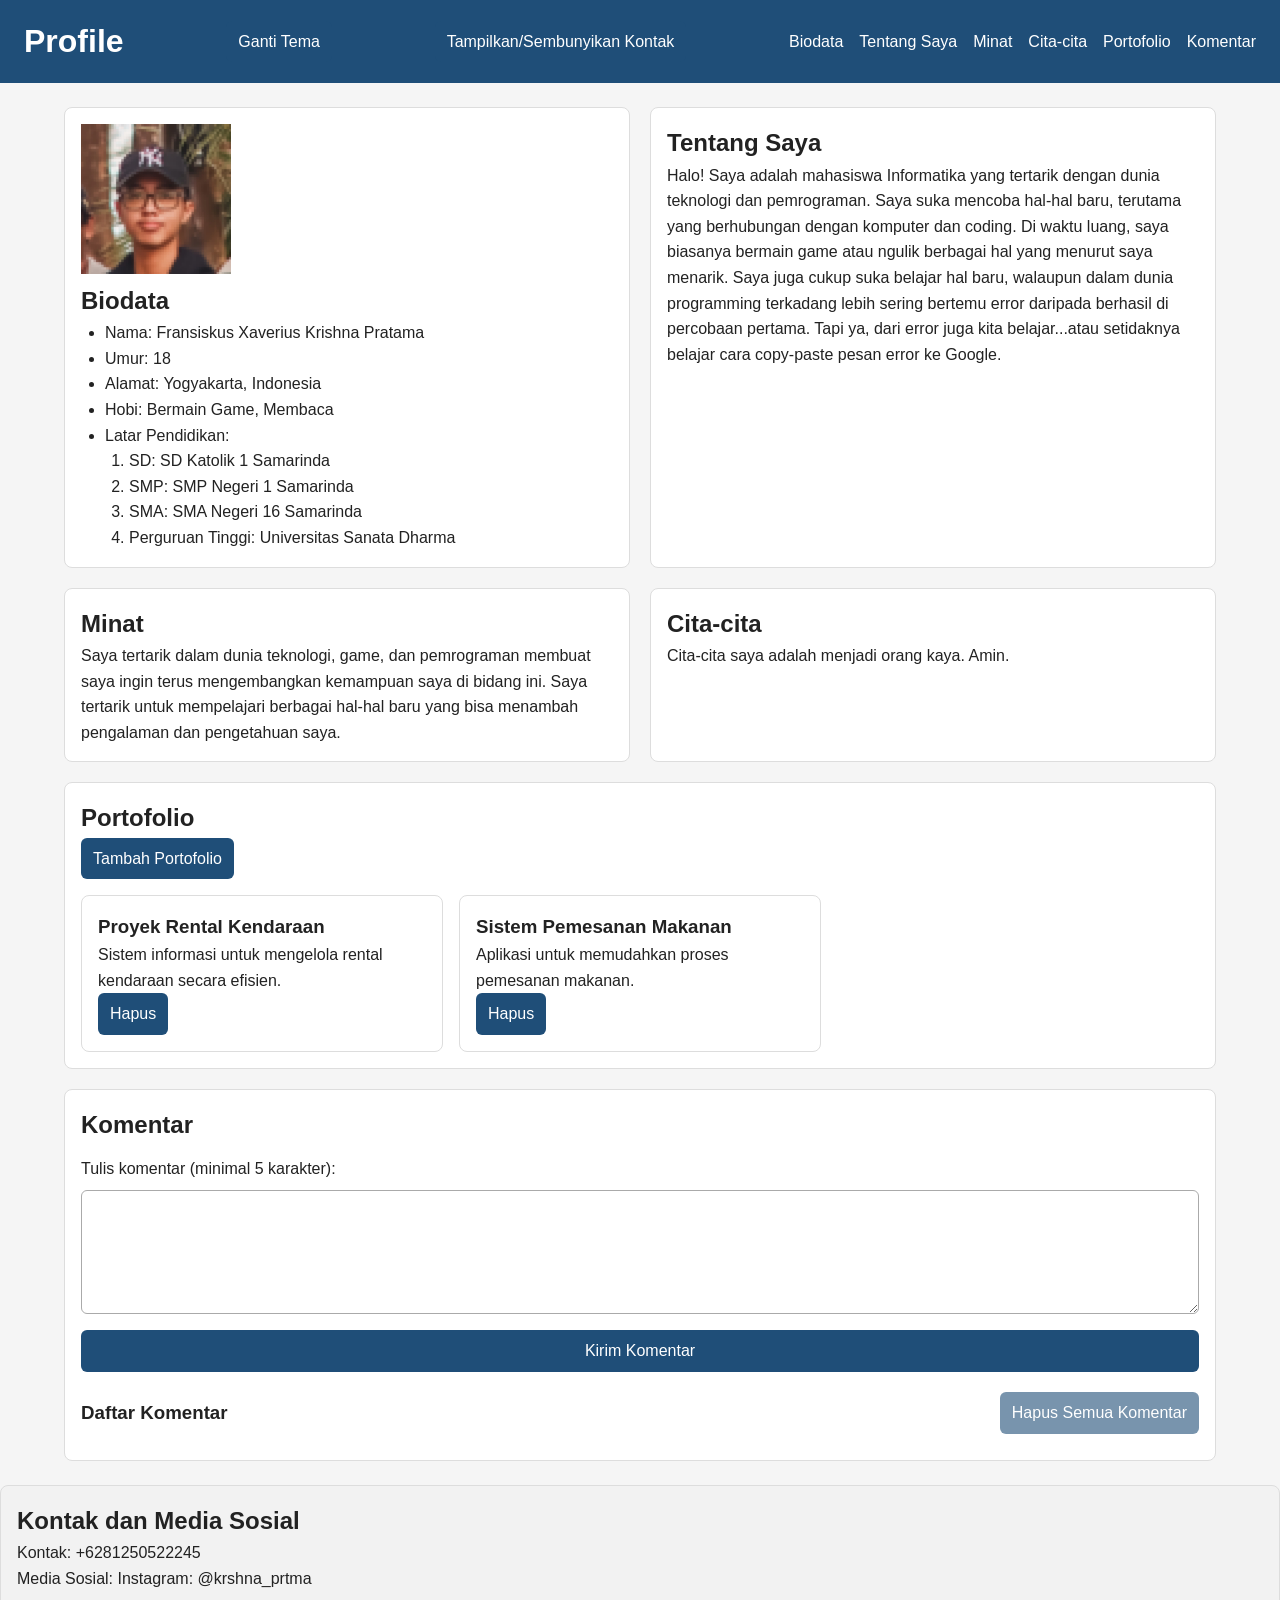
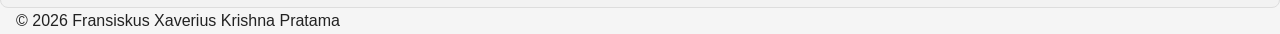
==== index.html @ ed580bc8 "Add files via upload" ====
<!DOCTYPE html>
<html lang="id">
    <head>
        <meta charset="UTF-8">
        <meta name="viewport" content="width=device-width, initial-scale=1.0">
        <link rel="stylesheet" href="styles.css">
        <script src="script.js" defer></script>
        <title>Tugas 1</title>
    </head>
    <body>
    <header>
        <h1>Profile</h1>
        <button id="btn-tema" type="button">Ganti Tema</button>
        <button id="btn-info" type="button" aria-controls="kontak" aria-expanded="true">Tampilkan/Sembunyikan Kontak</button>
        <nav>
            <a href="#biodata">Biodata</a>
            <a href="#tentang">Tentang Saya</a>
            <a href="#minat">Minat</a>
            <a href="#cita-cita">Cita-cita</a>
            <a href="#portofolio">Portofolio</a>
            <a href="#komentar">Komentar</a>
        </nav>
    </header>
    <main>
        <section id="biodata">
            <img src="Foto.jpeg" alt="Foto Profil" width="150" height="150">
        <h2>Biodata</h2>
        <ul>
            <li>Nama: Fransiskus Xaverius Krishna Pratama</li>
            <li>Umur: 18</li>
            <li>Alamat: Yogyakarta, Indonesia</li>
            <li>Hobi: Bermain Game, Membaca</li>
            <li>Latar Pendidikan: 
                <ol>
                    <li>SD: SD Katolik 1 Samarinda</li>
                    <li>SMP: SMP Negeri 1 Samarinda</li>
                    <li>SMA: SMA Negeri 16 Samarinda</li>
                    <li>Perguruan Tinggi: Universitas Sanata Dharma</li>
                </ol>
            </li>
        </ul>
        </section>
        <section id="tentang">
            <h2>Tentang Saya</h2>
            <p>Halo! Saya adalah mahasiswa Informatika yang tertarik dengan dunia teknologi dan pemrograman. 
            Saya suka mencoba hal-hal baru, terutama yang berhubungan dengan komputer dan coding. 
            Di waktu luang, saya biasanya bermain game atau ngulik berbagai hal yang menurut saya menarik. 
            Saya juga cukup suka belajar hal baru, walaupun dalam dunia programming terkadang lebih sering bertemu error daripada berhasil di percobaan pertama. 
            Tapi ya, dari error juga kita belajar...atau setidaknya belajar cara copy-paste pesan error ke Google.</p>
        </section>
        <section id="minat">
            <h2>Minat</h2>
            <p>Saya tertarik dalam dunia teknologi, game, dan pemrograman membuat saya ingin terus mengembangkan kemampuan saya di bidang ini.
            Saya tertarik untuk mempelajari berbagai hal-hal baru yang bisa menambah pengalaman dan pengetahuan saya.</p>
        </section>
        <section id="cita-cita">
            <h2>Cita-cita</h2>
            <p>Cita-cita saya adalah menjadi orang kaya. Amin.</p>
        </section>
        <section id="portofolio">
            <h2>Portofolio</h2>
            <button id="btn-tambah-portofolio" type="button">Tambah Portofolio</button>
            <div class="daftar-portofolio"></div>
        </section>
        <section id="komentar">
            <h2>Komentar</h2>
            <form id="form-komentar" novalidate>
                <label for="input-komentar">Tulis komentar (minimal 5 karakter):</label>
                <textarea id="input-komentar" name="komentar" rows="4" required
                    aria-describedby="pesan-error-komentar"></textarea>
                <p id="pesan-error-komentar" class="pesan-error" aria-live="polite"></p>
                <button type="submit">Kirim Komentar</button>
            </form>
            <div class="aksi-komentar">
                <h3>Daftar Komentar</h3>
                <button id="btn-hapus-semua-komentar" type="button" disabled>Hapus Semua Komentar</button>
            </div>
            <ul id="daftar-komentar" aria-live="polite"></ul>
        </section>
    </main>
    <aside id="kontak">
        <h2>Kontak dan Media Sosial</h2>
        <p>Kontak: +6281250522245</p>
        <p>Media Sosial: Instagram: @krshna_prtma</p>
    </aside>
    <footer>
        <p>&copy; 2026 Fransiskus Xaverius Krishna Pratama</p>
    </footer>
    <button id="back-to-top" type="button" hidden>Kembali ke atas</button>
    </body>
</html>
---- styles.css ----
* {
    margin: 0;
    padding: 0;
    box-sizing: border-box;
}

body {
    background-color: whitesmoke;
    font-family: Arial, sans-serif;
    line-height: 1.6;
    color: #222;
}

header {
    display: flex;
    justify-content: space-between;
    align-items: center;
    flex-wrap: wrap;
    color: white;
    padding: 16px 24px;
    background-color: #1f4e78;
}

header nav {
    display: flex;
    flex-wrap: wrap;
    gap: 12px 16px;
    margin-top: 8px;
}

header nav a {
    color: white;
    text-decoration: none;
}

header nav a:hover,
header nav a:focus {
    text-decoration: underline;
}

html {
    scroll-behavior: smooth;
}

header button,
.daftar-portofolio button,
#btn-tambah-portofolio,
#form-komentar button,
#btn-hapus-semua-komentar,
#daftar-komentar button,
#back-to-top {
    padding: 8px 12px;
    border: 0;
    border-radius: 6px;
    background-color: #1f4e78;
    color: white;
    font: inherit;
    cursor: pointer;
}

header button:hover,
header button:focus,
.daftar-portofolio button:hover,
.daftar-portofolio button:focus,
#btn-tambah-portofolio:hover,
#btn-tambah-portofolio:focus {
    background-color: #163955;
}

#form-komentar button:hover,
#form-komentar button:focus,
#btn-hapus-semua-komentar:hover:not(:disabled),
#btn-hapus-semua-komentar:focus:not(:disabled),
#daftar-komentar button:hover,
#daftar-komentar button:focus,
#back-to-top:hover,
#back-to-top:focus {
    background-color: #163955;
}

#btn-hapus-semua-komentar:disabled {
    cursor: not-allowed;
    opacity: 0.6;
}

#back-to-top {
    position: fixed;
    right: 20px;
    bottom: 20px;
    z-index: 10;
}

#back-to-top[hidden] {
    display: none;
}

.tersembunyi {
    display: none;
}

body.dark-mode {
    background-color: #181818;
    color: #eee;
}

body.dark-mode main > section,
body.dark-mode aside {
    background-color: #262626;
    border-color: #444;
}

body.dark-mode aside {
    background-color: #303030;
}

main {
    display: flex;
    flex-direction: column;
    gap: 20px;
    max-width: 1200px;
    margin: 0 auto;
    padding: 20px 16px;
}

main > section,
aside {
    background-color: white;
    border: 1px solid #ddd;
    border-radius: 8px;
    padding: 16px;
}

#biodata > ul,
#biodata ol {
    padding-left: 24px;
}

.daftar-portofolio {
    display: grid;
    grid-template-columns: 1fr;
    gap: 16px;
    margin-top: 16px;
}

.daftar-portofolio article {
    border: 1px solid #ddd;
    border-radius: 8px;
    padding: 16px;
}

body.dark-mode .daftar-portofolio article {
    border-color: #555;
}

#form-komentar {
    display: grid;
    gap: 8px;
    margin-top: 12px;
}

#input-komentar {
    width: 100%;
    padding: 10px;
    border: 1px solid #aaa;
    border-radius: 6px;
    font: inherit;
}

#input-komentar[aria-invalid="true"] {
    border-color: #b42318;
}

.pesan-error {
    color: #b42318;
}

.aksi-komentar {
    display: flex;
    align-items: center;
    justify-content: space-between;
    flex-wrap: wrap;
    gap: 12px;
    margin: 20px 0 10px;
}

#daftar-komentar {
    display: grid;
    gap: 12px;
    list-style: none;
}

#daftar-komentar li {
    display: flex;
    align-items: flex-start;
    justify-content: space-between;
    gap: 12px;
    padding: 12px;
    border: 1px solid #ddd;
    border-radius: 6px;
    overflow-wrap: anywhere;
}

body.dark-mode #daftar-komentar li {
    border-color: #555;
}

body.dark-mode #input-komentar {
    background-color: #303030;
    border-color: #666;
    color: #eee;
}

@media (prefers-reduced-motion: reduce) {
    html {
        scroll-behavior: auto;
    }
}

aside {
    background-color: #f2f2f2;
    padding: 16px;
    border-radius: 8px;
}

footer {
    padding-left: 16px;
}

@media (min-width: 768px) {
    header nav {
        margin-top: 0;
    }

    main {
        flex-direction: row;
        flex-wrap: wrap;
        align-items: stretch;
    }

    main > section {
        flex: 1 1 calc(50% - 10px);
        min-width: 0;
    }

    #portofolio {
        flex-basis: 100%;
    }

    .daftar-portofolio {
        grid-template-columns: repeat(2, 1fr);
    }
}
@media (min-width: 992px) {
    main {
        padding: 24px;
    }

    .daftar-portofolio {
        grid-template-columns: repeat(3, 1fr);
    }
}
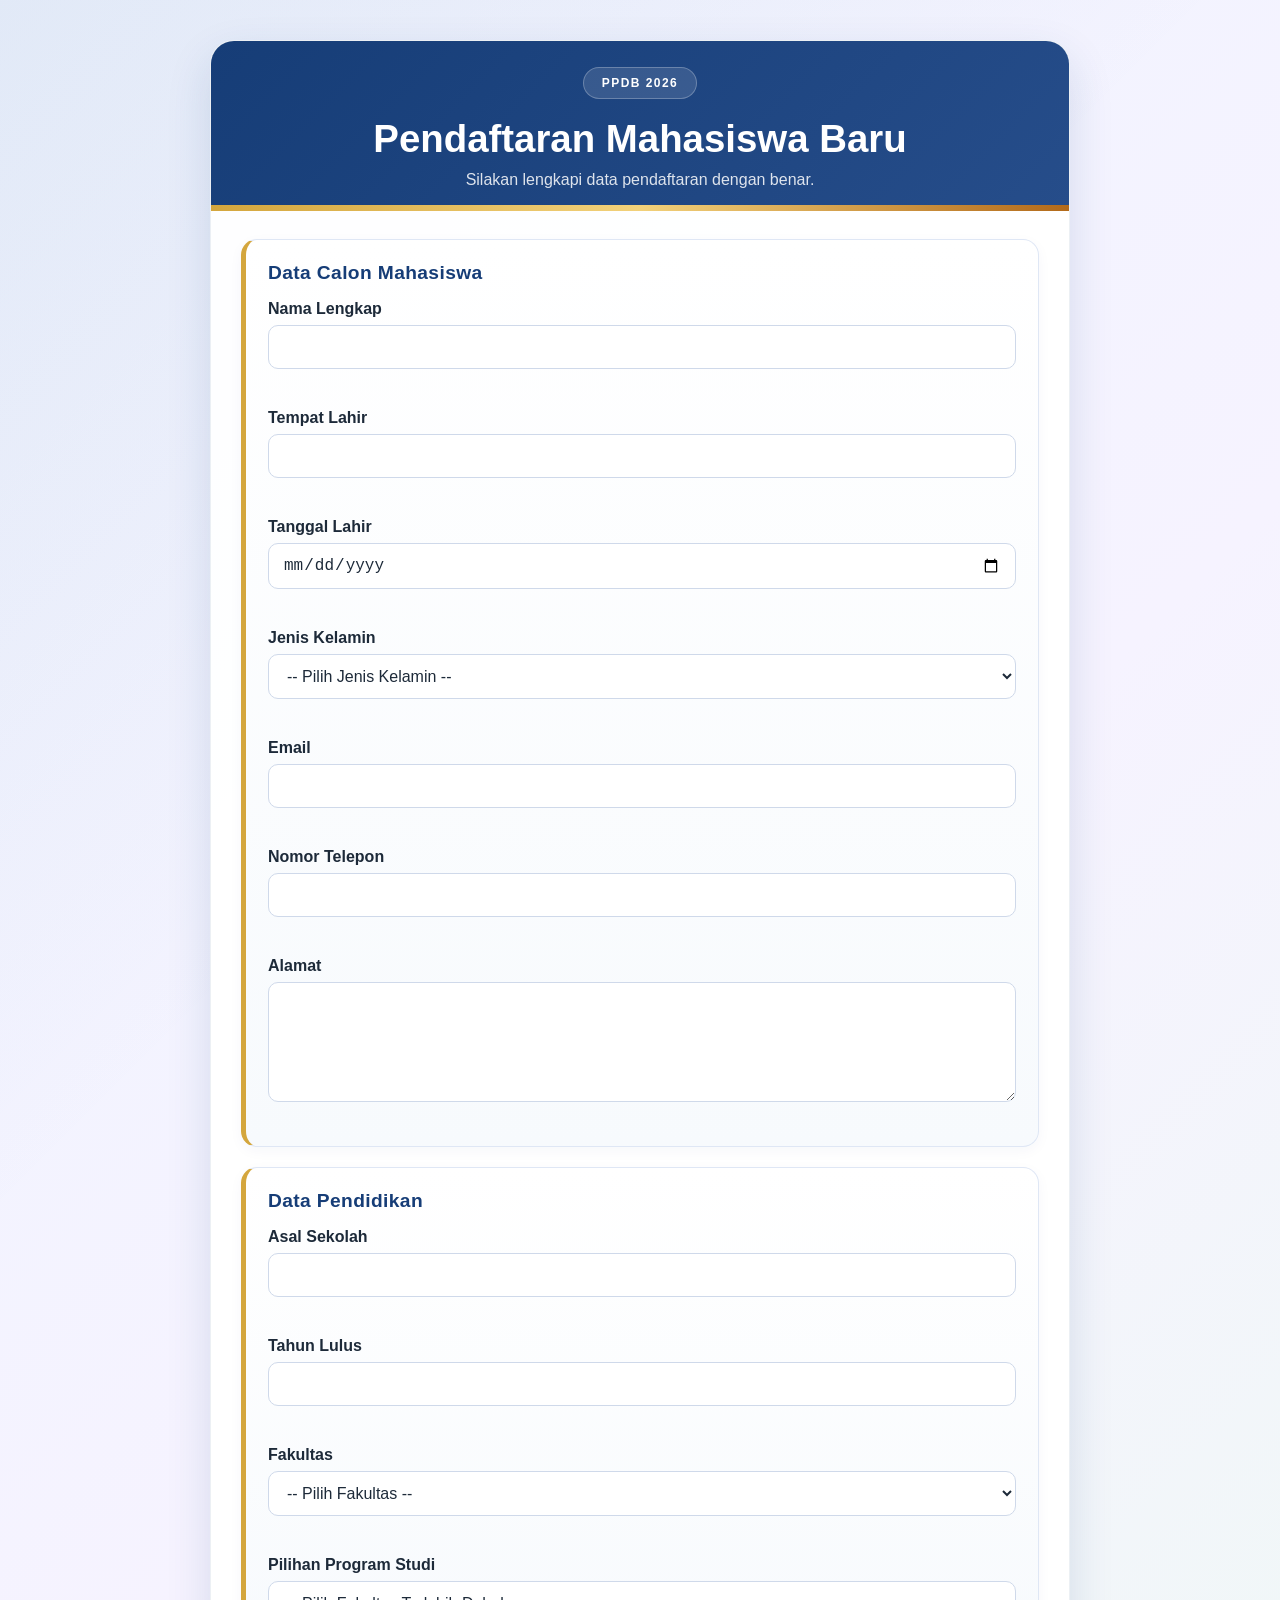
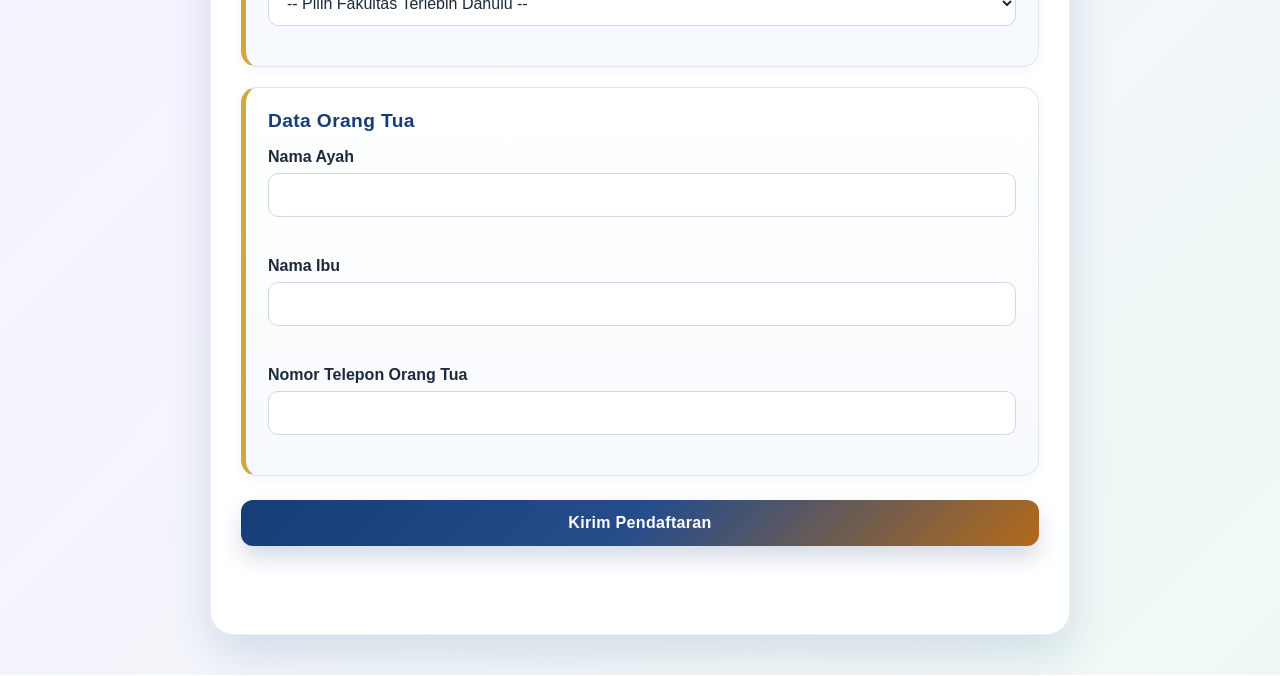
==== commit a8f9894f: "Add files via upload" ====
--- a/index.html
+++ b/index.html
@@ -1,91 +1,121 @@
 <!DOCTYPE html>
 <html lang="id">
-    <head>
-        <meta charset="UTF-8">
-        <meta name="viewport" content="width=device-width, initial-scale=1.0">
-        <link rel="stylesheet" href="styles.css">
-        <script src="script.js" defer></script>
-        <title>Tugas 1</title>
-    </head>
-    <body>
-    <header>
-        <h1>Profile</h1>
-        <button id="btn-tema" type="button">Ganti Tema</button>
-        <button id="btn-info" type="button" aria-controls="kontak" aria-expanded="true">Tampilkan/Sembunyikan Kontak</button>
-        <nav>
-            <a href="#biodata">Biodata</a>
-            <a href="#tentang">Tentang Saya</a>
-            <a href="#minat">Minat</a>
-            <a href="#cita-cita">Cita-cita</a>
-            <a href="#portofolio">Portofolio</a>
-            <a href="#komentar">Komentar</a>
-        </nav>
-    </header>
-    <main>
-        <section id="biodata">
-            <img src="Foto.jpeg" alt="Foto Profil" width="150" height="150">
-        <h2>Biodata</h2>
-        <ul>
-            <li>Nama: Fransiskus Xaverius Krishna Pratama</li>
-            <li>Umur: 18</li>
-            <li>Alamat: Yogyakarta, Indonesia</li>
-            <li>Hobi: Bermain Game, Membaca</li>
-            <li>Latar Pendidikan: 
-                <ol>
-                    <li>SD: SD Katolik 1 Samarinda</li>
-                    <li>SMP: SMP Negeri 1 Samarinda</li>
-                    <li>SMA: SMA Negeri 16 Samarinda</li>
-                    <li>Perguruan Tinggi: Universitas Sanata Dharma</li>
-                </ol>
-            </li>
-        </ul>
+  <head>
+    <meta charset="UTF-8" />
+    <meta name="viewport" content="width=device-width, initial-scale=1.0" />
+    <title>Formulir Pendaftaran Mahasiswa Baru</title>
+    <link rel="stylesheet" href="style.css" />
+  </head>
+  <body>
+    <div class="container">
+      <div class="header-banner">
+        <span class="badge">PPDB 2026</span>
+        <h1>Pendaftaran Mahasiswa Baru</h1>
+        <p>Silakan lengkapi data pendaftaran dengan benar.</p>
+      </div>
+
+      <form id="formDaftar" novalidate>
+        <section class="form-section">
+          <h2>Data Calon Mahasiswa</h2>
+
+          <label for="nama">Nama Lengkap</label>
+          <input type="text" id="nama" name="nama" required minlength="3" />
+          <span class="error" id="errorNama" aria-live="polite"></span>
+
+          <label for="tempatLahir">Tempat Lahir</label>
+          <input type="text" id="tempatLahir" name="tempatLahir" required />
+          <span class="error" id="errorTempat" aria-live="polite"></span>
+
+          <label for="tanggalLahir">Tanggal Lahir</label>
+          <input type="date" id="tanggalLahir" name="tanggalLahir" required />
+          <span class="error" id="errorTanggal" aria-live="polite"></span>
+
+          <label for="jk">Jenis Kelamin</label>
+          <select id="jk" name="jk" required>
+            <option value="">-- Pilih Jenis Kelamin --</option>
+            <option value="Laki-laki">Laki-laki</option>
+            <option value="Perempuan">Perempuan</option>
+          </select>
+          <span class="error" id="errorJk" aria-live="polite"></span>
+
+          <label for="email">Email</label>
+          <input type="email" id="email" name="email" required />
+          <span class="error" id="errorEmail" aria-live="polite"></span>
+
+          <label for="telepon">Nomor Telepon</label>
+          <input
+            type="tel"
+            id="telepon"
+            name="telepon"
+            required
+            pattern="[0-9]{10,13}"
+            title="Nomor telepon harus 10-13 angka"
+          />
+          <span class="error" id="errorTelepon" aria-live="polite"></span>
+
+          <label for="alamat">Alamat</label>
+          <textarea id="alamat" name="alamat" required minlength="10"></textarea>
+          <span class="error" id="errorAlamat" aria-live="polite"></span>
         </section>
-        <section id="tentang">
-            <h2>Tentang Saya</h2>
-            <p>Halo! Saya adalah mahasiswa Informatika yang tertarik dengan dunia teknologi dan pemrograman. 
-            Saya suka mencoba hal-hal baru, terutama yang berhubungan dengan komputer dan coding. 
-            Di waktu luang, saya biasanya bermain game atau ngulik berbagai hal yang menurut saya menarik. 
-            Saya juga cukup suka belajar hal baru, walaupun dalam dunia programming terkadang lebih sering bertemu error daripada berhasil di percobaan pertama. 
-            Tapi ya, dari error juga kita belajar...atau setidaknya belajar cara copy-paste pesan error ke Google.</p>
+
+        <section class="form-section">
+          <h2>Data Pendidikan</h2>
+
+          <label for="sekolah">Asal Sekolah</label>
+          <input type="text" id="sekolah" name="sekolah" required />
+          <span class="error" id="errorSekolah" aria-live="polite"></span>
+
+          <label for="tahun">Tahun Lulus</label>
+          <input type="number" id="tahun" name="tahun" required min="2000" max="2030" />
+          <span class="error" id="errorTahun" aria-live="polite"></span>
+
+          <label for="fakultas">Fakultas</label>
+          <select id="fakultas" name="fakultas" required>
+            <option value="">-- Pilih Fakultas --</option>
+            <option value="Teknik">Fakultas Teknik</option>
+            <option value="Ekonomi">Fakultas Ekonomi dan Bisnis</option>
+            <option value="Farmasi">Fakultas Farmasi</option>
+            <option value="Psikologi">Fakultas Psikologi</option>
+            <option value="Keguruan dan Ilmu Pendidikan">Fakultas Keguruan dan Ilmu Pendidikan</option>
+            <option value="Sastra">Fakultas Sastra</option>
+          </select>
+          <span class="error" id="errorFakultas" aria-live="polite"></span>
+
+          <label for="prodi">Pilihan Program Studi</label>
+          <select id="prodi" name="prodi" required>
+            <option value="">-- Pilih Fakultas Terlebih Dahulu --</option>
+          </select>
+          <span class="error" id="errorProdi" aria-live="polite"></span>
         </section>
-        <section id="minat">
-            <h2>Minat</h2>
-            <p>Saya tertarik dalam dunia teknologi, game, dan pemrograman membuat saya ingin terus mengembangkan kemampuan saya di bidang ini.
-            Saya tertarik untuk mempelajari berbagai hal-hal baru yang bisa menambah pengalaman dan pengetahuan saya.</p>
+
+        <section class="form-section">
+          <h2>Data Orang Tua</h2>
+
+          <label for="ayah">Nama Ayah</label>
+          <input type="text" id="ayah" name="ayah" required />
+          <span class="error" id="errorAyah" aria-live="polite"></span>
+
+          <label for="ibu">Nama Ibu</label>
+          <input type="text" id="ibu" name="ibu" required />
+          <span class="error" id="errorIbu" aria-live="polite"></span>
+
+          <label for="teleponOrtu">Nomor Telepon Orang Tua</label>
+          <input
+            type="tel"
+            id="teleponOrtu"
+            name="teleponOrtu"
+            required
+            pattern="[0-9]{10,13}"
+            title="Nomor telepon harus 10-13 angka"
+          />
+          <span class="error" id="errorTeleponOrtu" aria-live="polite"></span>
         </section>
-        <section id="cita-cita">
-            <h2>Cita-cita</h2>
-            <p>Cita-cita saya adalah menjadi orang kaya. Amin.</p>
-        </section>
-        <section id="portofolio">
-            <h2>Portofolio</h2>
-            <button id="btn-tambah-portofolio" type="button">Tambah Portofolio</button>
-            <div class="daftar-portofolio"></div>
-        </section>
-        <section id="komentar">
-            <h2>Komentar</h2>
-            <form id="form-komentar" novalidate>
-                <label for="input-komentar">Tulis komentar (minimal 5 karakter):</label>
-                <textarea id="input-komentar" name="komentar" rows="4" required
-                    aria-describedby="pesan-error-komentar"></textarea>
-                <p id="pesan-error-komentar" class="pesan-error" aria-live="polite"></p>
-                <button type="submit">Kirim Komentar</button>
-            </form>
-            <div class="aksi-komentar">
-                <h3>Daftar Komentar</h3>
-                <button id="btn-hapus-semua-komentar" type="button" disabled>Hapus Semua Komentar</button>
-            </div>
-            <ul id="daftar-komentar" aria-live="polite"></ul>
-        </section>
-    </main>
-    <aside id="kontak">
-        <h2>Kontak dan Media Sosial</h2>
-        <p>Kontak: +6281250522245</p>
-        <p>Media Sosial: Instagram: @krshna_prtma</p>
-    </aside>
-    <footer>
-        <p>&copy; 2026 Fransiskus Xaverius Krishna Pratama</p>
-    </footer>
-    <button id="back-to-top" type="button" hidden>Kembali ke atas</button>
-    </body>
-</html>+
+        <button type="submit">Kirim Pendaftaran</button>
+        <p id="sukses" aria-live="polite"></p>
+      </form>
+    </div>
+
+    <script src="script.js"></script>
+  </body>
+</html>
--- a/style.css
+++ b/style.css
@@ -0,0 +1,233 @@
+:root {
+  --bg-1: #eef4ff;
+  --bg-2: #f6f3ff;
+  --bg-3: #eef9f4;
+  --card: rgba(255, 255, 255, 0.94);
+  --primary: #163d77;
+  --primary-2: #264d8a;
+  --primary-soft: #e8eefc;
+  --accent: #d4a63d;
+  --accent-2: #b36a1a;
+  --accent-soft: #fff1cf;
+  --success: #1b7a4b;
+  --success-soft: #eaf9f1;
+  --error: #b42318;
+  --error-soft: #fef3f2;
+  --text: #1d2a39;
+  --muted: #53657b;
+  --line: #dfe7f5;
+  --shadow: rgba(22, 61, 119, 0.14);
+}
+
+* {
+  box-sizing: border-box;
+}
+
+body {
+  margin: 0;
+  min-height: 100vh;
+  padding: 40px 20px;
+  font-family: Arial, sans-serif;
+  background:
+    linear-gradient(135deg, rgba(22, 61, 119, 0.06), transparent 35%),
+    linear-gradient(135deg, var(--bg-1), var(--bg-2), var(--bg-3));
+  color: var(--text);
+}
+
+.container {
+  max-width: 860px;
+  margin: 0 auto;
+  background: var(--card);
+  padding: 0;
+  border-radius: 24px;
+  box-shadow: 0 18px 45px var(--shadow);
+  border: 1px solid rgba(22, 61, 119, 0.08);
+  overflow: hidden;
+}
+
+.header-banner {
+  background: linear-gradient(135deg, var(--primary), var(--primary-2));
+  padding: 26px 28px 22px;
+  text-align: center;
+  position: relative;
+}
+
+.header-banner::after {
+  content: "";
+  position: absolute;
+  inset: auto 0 0 0;
+  height: 6px;
+  background: linear-gradient(90deg, var(--accent), #f2d17a, var(--accent-2));
+}
+
+.badge {
+  display: inline-block;
+  padding: 8px 18px;
+  border-radius: 999px;
+  background: rgba(255, 255, 255, 0.12);
+  border: 1px solid rgba(255, 255, 255, 0.25);
+  color: #ffffff;
+  font-size: 0.75rem;
+  font-weight: 700;
+  letter-spacing: 0.12em;
+  text-transform: uppercase;
+}
+
+h1 {
+  margin: 16px 0 8px;
+  color: #ffffff;
+  font-size: clamp(2rem, 3vw, 2.8rem);
+  line-height: 1.25;
+}
+
+.header-banner p {
+  margin: 0;
+  color: rgba(255, 255, 255, 0.85);
+  text-align: center;
+  font-size: 1rem;
+}
+
+form {
+  padding: 26px 24px 30px;
+}
+
+.form-section {
+  margin-top: 20px;
+  padding: 22px 18px 16px;
+  background: linear-gradient(180deg, #ffffff, #f7fafd);
+  border: 1px solid var(--line);
+  border-left: 5px solid var(--accent);
+  border-radius: 16px;
+  box-shadow: 0 4px 14px rgba(22, 61, 119, 0.04);
+}
+
+.form-section:first-of-type {
+  margin-top: 0;
+}
+
+h2 {
+  margin: 0 0 12px;
+  font-size: 1.2rem;
+  color: var(--primary);
+  letter-spacing: 0.02em;
+}
+
+label {
+  display: block;
+  margin: 16px 0 7px;
+  font-weight: 700;
+  color: var(--text);
+}
+
+input,
+select,
+textarea {
+  width: 100%;
+  padding: 12px 14px;
+  border: 1px solid #cfd9ea;
+  border-radius: 10px;
+  background-color: #fff;
+  font-size: 1rem;
+  color: var(--text);
+  transition: border-color 0.2s ease, box-shadow 0.2s ease, transform 0.2s ease;
+}
+
+input:focus,
+select:focus,
+textarea:focus {
+  outline: none;
+  border-color: var(--primary);
+  box-shadow: 0 0 0 4px rgba(22, 61, 119, 0.09);
+  transform: translateY(-1px);
+}
+
+textarea {
+  min-height: 120px;
+  resize: vertical;
+}
+
+input.valid,
+select.valid,
+textarea.valid {
+  border-color: var(--success);
+  background-color: var(--success-soft);
+}
+
+input.invalid,
+select.invalid,
+textarea.invalid {
+  border-color: var(--error);
+  background-color: var(--error-soft);
+}
+
+.error {
+  display: block;
+  min-height: 18px;
+  margin-top: 6px;
+  color: var(--error);
+  font-size: 0.82rem;
+  font-weight: 600;
+}
+
+button {
+  width: 100%;
+  margin-top: 24px;
+  padding: 14px 16px;
+  border: none;
+  border-radius: 12px;
+  background: linear-gradient(135deg, var(--primary), var(--primary-2), var(--accent-2));
+  color: #fff;
+  font-size: 1rem;
+  font-weight: 700;
+  letter-spacing: 0.02em;
+  cursor: pointer;
+  box-shadow: 0 12px 22px rgba(22, 61, 119, 0.18);
+  transition: transform 0.2s ease, box-shadow 0.2s ease, filter 0.2s ease;
+}
+
+button:hover {
+  transform: translateY(-2px);
+  box-shadow: 0 16px 28px rgba(179, 106, 26, 0.2);
+  filter: brightness(1.04);
+}
+
+button:active {
+  transform: translateY(0);
+}
+
+#sukses {
+  min-height: 24px;
+  margin-top: 16px;
+  font-weight: 700;
+  text-align: center;
+  color: var(--success);
+}
+
+@media (min-width: 700px) {
+  form {
+    padding: 28px 30px 32px;
+  }
+
+  .form-section {
+    padding-left: 22px;
+    padding-right: 22px;
+  }
+}
+
+@media (max-width: 480px) {
+  body {
+    padding: 22px 14px;
+  }
+
+  .header-banner {
+    padding: 22px 18px 18px;
+  }
+
+  form {
+    padding: 18px 14px 22px;
+  }
+
+  .form-section {
+    padding: 16px 12px;
+  }
+}
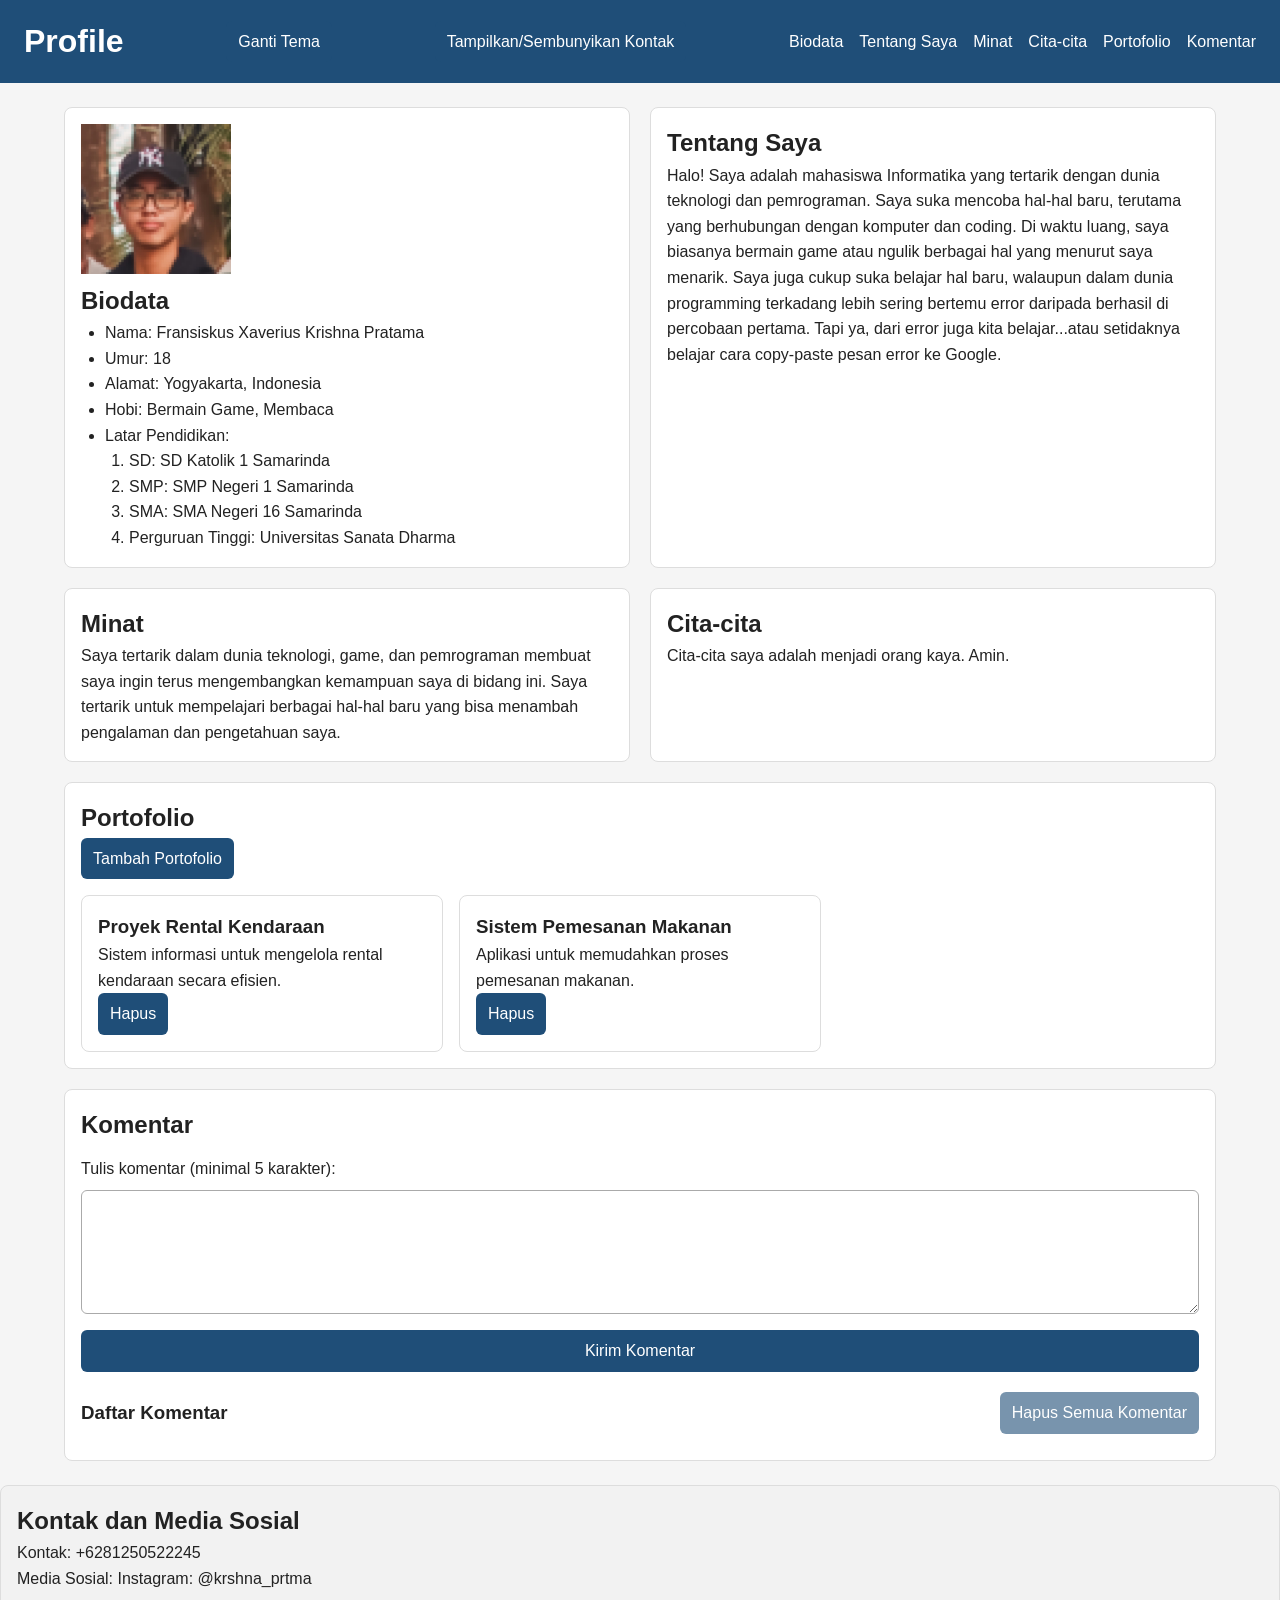
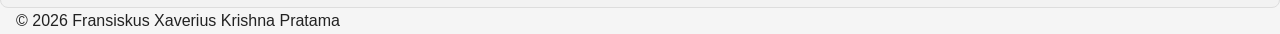
==== commit c223333d: "Add files via upload" ====
--- a/index.html
+++ b/index.html
@@ -1,121 +1,91 @@
 <!DOCTYPE html>
 <html lang="id">
-  <head>
-    <meta charset="UTF-8" />
-    <meta name="viewport" content="width=device-width, initial-scale=1.0" />
-    <title>Formulir Pendaftaran Mahasiswa Baru</title>
-    <link rel="stylesheet" href="style.css" />
-  </head>
-  <body>
-    <div class="container">
-      <div class="header-banner">
-        <span class="badge">PPDB 2026</span>
-        <h1>Pendaftaran Mahasiswa Baru</h1>
-        <p>Silakan lengkapi data pendaftaran dengan benar.</p>
-      </div>
-
-      <form id="formDaftar" novalidate>
-        <section class="form-section">
-          <h2>Data Calon Mahasiswa</h2>
-
-          <label for="nama">Nama Lengkap</label>
-          <input type="text" id="nama" name="nama" required minlength="3" />
-          <span class="error" id="errorNama" aria-live="polite"></span>
-
-          <label for="tempatLahir">Tempat Lahir</label>
-          <input type="text" id="tempatLahir" name="tempatLahir" required />
-          <span class="error" id="errorTempat" aria-live="polite"></span>
-
-          <label for="tanggalLahir">Tanggal Lahir</label>
-          <input type="date" id="tanggalLahir" name="tanggalLahir" required />
-          <span class="error" id="errorTanggal" aria-live="polite"></span>
-
-          <label for="jk">Jenis Kelamin</label>
-          <select id="jk" name="jk" required>
-            <option value="">-- Pilih Jenis Kelamin --</option>
-            <option value="Laki-laki">Laki-laki</option>
-            <option value="Perempuan">Perempuan</option>
-          </select>
-          <span class="error" id="errorJk" aria-live="polite"></span>
-
-          <label for="email">Email</label>
-          <input type="email" id="email" name="email" required />
-          <span class="error" id="errorEmail" aria-live="polite"></span>
-
-          <label for="telepon">Nomor Telepon</label>
-          <input
-            type="tel"
-            id="telepon"
-            name="telepon"
-            required
-            pattern="[0-9]{10,13}"
-            title="Nomor telepon harus 10-13 angka"
-          />
-          <span class="error" id="errorTelepon" aria-live="polite"></span>
-
-          <label for="alamat">Alamat</label>
-          <textarea id="alamat" name="alamat" required minlength="10"></textarea>
-          <span class="error" id="errorAlamat" aria-live="polite"></span>
+    <head>
+        <meta charset="UTF-8">
+        <meta name="viewport" content="width=device-width, initial-scale=1.0">
+        <link rel="stylesheet" href="styles.css">
+        <script src="script.js" defer></script>
+        <title>Tugas 1</title>
+    </head>
+    <body>
+    <header>
+        <h1>Profile</h1>
+        <button id="btn-tema" type="button">Ganti Tema</button>
+        <button id="btn-info" type="button" aria-controls="kontak" aria-expanded="true">Tampilkan/Sembunyikan Kontak</button>
+        <nav>
+            <a href="#biodata">Biodata</a>
+            <a href="#tentang">Tentang Saya</a>
+            <a href="#minat">Minat</a>
+            <a href="#cita-cita">Cita-cita</a>
+            <a href="#portofolio">Portofolio</a>
+            <a href="#komentar">Komentar</a>
+        </nav>
+    </header>
+    <main>
+        <section id="biodata">
+            <img src="Foto.jpeg" alt="Foto Profil" width="150" height="150">
+        <h2>Biodata</h2>
+        <ul>
+            <li>Nama: Fransiskus Xaverius Krishna Pratama</li>
+            <li>Umur: 18</li>
+            <li>Alamat: Yogyakarta, Indonesia</li>
+            <li>Hobi: Bermain Game, Membaca</li>
+            <li>Latar Pendidikan: 
+                <ol>
+                    <li>SD: SD Katolik 1 Samarinda</li>
+                    <li>SMP: SMP Negeri 1 Samarinda</li>
+                    <li>SMA: SMA Negeri 16 Samarinda</li>
+                    <li>Perguruan Tinggi: Universitas Sanata Dharma</li>
+                </ol>
+            </li>
+        </ul>
         </section>
-
-        <section class="form-section">
-          <h2>Data Pendidikan</h2>
-
-          <label for="sekolah">Asal Sekolah</label>
-          <input type="text" id="sekolah" name="sekolah" required />
-          <span class="error" id="errorSekolah" aria-live="polite"></span>
-
-          <label for="tahun">Tahun Lulus</label>
-          <input type="number" id="tahun" name="tahun" required min="2000" max="2030" />
-          <span class="error" id="errorTahun" aria-live="polite"></span>
-
-          <label for="fakultas">Fakultas</label>
-          <select id="fakultas" name="fakultas" required>
-            <option value="">-- Pilih Fakultas --</option>
-            <option value="Teknik">Fakultas Teknik</option>
-            <option value="Ekonomi">Fakultas Ekonomi dan Bisnis</option>
-            <option value="Farmasi">Fakultas Farmasi</option>
-            <option value="Psikologi">Fakultas Psikologi</option>
-            <option value="Keguruan dan Ilmu Pendidikan">Fakultas Keguruan dan Ilmu Pendidikan</option>
-            <option value="Sastra">Fakultas Sastra</option>
-          </select>
-          <span class="error" id="errorFakultas" aria-live="polite"></span>
-
-          <label for="prodi">Pilihan Program Studi</label>
-          <select id="prodi" name="prodi" required>
-            <option value="">-- Pilih Fakultas Terlebih Dahulu --</option>
-          </select>
-          <span class="error" id="errorProdi" aria-live="polite"></span>
+        <section id="tentang">
+            <h2>Tentang Saya</h2>
+            <p>Halo! Saya adalah mahasiswa Informatika yang tertarik dengan dunia teknologi dan pemrograman. 
+            Saya suka mencoba hal-hal baru, terutama yang berhubungan dengan komputer dan coding. 
+            Di waktu luang, saya biasanya bermain game atau ngulik berbagai hal yang menurut saya menarik. 
+            Saya juga cukup suka belajar hal baru, walaupun dalam dunia programming terkadang lebih sering bertemu error daripada berhasil di percobaan pertama. 
+            Tapi ya, dari error juga kita belajar...atau setidaknya belajar cara copy-paste pesan error ke Google.</p>
         </section>
-
-        <section class="form-section">
-          <h2>Data Orang Tua</h2>
-
-          <label for="ayah">Nama Ayah</label>
-          <input type="text" id="ayah" name="ayah" required />
-          <span class="error" id="errorAyah" aria-live="polite"></span>
-
-          <label for="ibu">Nama Ibu</label>
-          <input type="text" id="ibu" name="ibu" required />
-          <span class="error" id="errorIbu" aria-live="polite"></span>
-
-          <label for="teleponOrtu">Nomor Telepon Orang Tua</label>
-          <input
-            type="tel"
-            id="teleponOrtu"
-            name="teleponOrtu"
-            required
-            pattern="[0-9]{10,13}"
-            title="Nomor telepon harus 10-13 angka"
-          />
-          <span class="error" id="errorTeleponOrtu" aria-live="polite"></span>
+        <section id="minat">
+            <h2>Minat</h2>
+            <p>Saya tertarik dalam dunia teknologi, game, dan pemrograman membuat saya ingin terus mengembangkan kemampuan saya di bidang ini.
+            Saya tertarik untuk mempelajari berbagai hal-hal baru yang bisa menambah pengalaman dan pengetahuan saya.</p>
         </section>
-
-        <button type="submit">Kirim Pendaftaran</button>
-        <p id="sukses" aria-live="polite"></p>
-      </form>
-    </div>
-
-    <script src="script.js"></script>
-  </body>
-</html>
+        <section id="cita-cita">
+            <h2>Cita-cita</h2>
+            <p>Cita-cita saya adalah menjadi orang kaya. Amin.</p>
+        </section>
+        <section id="portofolio">
+            <h2>Portofolio</h2>
+            <button id="btn-tambah-portofolio" type="button">Tambah Portofolio</button>
+            <div class="daftar-portofolio"></div>
+        </section>
+        <section id="komentar">
+            <h2>Komentar</h2>
+            <form id="form-komentar" novalidate>
+                <label for="input-komentar">Tulis komentar (minimal 5 karakter):</label>
+                <textarea id="input-komentar" name="komentar" rows="4" required
+                    aria-describedby="pesan-error-komentar"></textarea>
+                <p id="pesan-error-komentar" class="pesan-error" aria-live="polite"></p>
+                <button type="submit">Kirim Komentar</button>
+            </form>
+            <div class="aksi-komentar">
+                <h3>Daftar Komentar</h3>
+                <button id="btn-hapus-semua-komentar" type="button" disabled>Hapus Semua Komentar</button>
+            </div>
+            <ul id="daftar-komentar" aria-live="polite"></ul>
+        </section>
+    </main>
+    <aside id="kontak">
+        <h2>Kontak dan Media Sosial</h2>
+        <p>Kontak: +6281250522245</p>
+        <p>Media Sosial: Instagram: @krshna_prtma</p>
+    </aside>
+    <footer>
+        <p>&copy; 2026 Fransiskus Xaverius Krishna Pratama</p>
+    </footer>
+    <button id="back-to-top" type="button" hidden>Kembali ke atas</button>
+    </body>
+</html>
--- a/styles.css
+++ b/styles.css
@@ -0,0 +1,261 @@
+* {
+    margin: 0;
+    padding: 0;
+    box-sizing: border-box;
+}
+
+body {
+    background-color: whitesmoke;
+    font-family: Arial, sans-serif;
+    line-height: 1.6;
+    color: #222;
+}
+
+header {
+    display: flex;
+    justify-content: space-between;
+    align-items: center;
+    flex-wrap: wrap;
+    color: white;
+    padding: 16px 24px;
+    background-color: #1f4e78;
+}
+
+header nav {
+    display: flex;
+    flex-wrap: wrap;
+    gap: 12px 16px;
+    margin-top: 8px;
+}
+
+header nav a {
+    color: white;
+    text-decoration: none;
+}
+
+header nav a:hover,
+header nav a:focus {
+    text-decoration: underline;
+}
+
+html {
+    scroll-behavior: smooth;
+}
+
+header button,
+.daftar-portofolio button,
+#btn-tambah-portofolio,
+#form-komentar button,
+#btn-hapus-semua-komentar,
+#daftar-komentar button,
+#back-to-top {
+    padding: 8px 12px;
+    border: 0;
+    border-radius: 6px;
+    background-color: #1f4e78;
+    color: white;
+    font: inherit;
+    cursor: pointer;
+}
+
+header button:hover,
+header button:focus,
+.daftar-portofolio button:hover,
+.daftar-portofolio button:focus,
+#btn-tambah-portofolio:hover,
+#btn-tambah-portofolio:focus {
+    background-color: #163955;
+}
+
+#form-komentar button:hover,
+#form-komentar button:focus,
+#btn-hapus-semua-komentar:hover:not(:disabled),
+#btn-hapus-semua-komentar:focus:not(:disabled),
+#daftar-komentar button:hover,
+#daftar-komentar button:focus,
+#back-to-top:hover,
+#back-to-top:focus {
+    background-color: #163955;
+}
+
+#btn-hapus-semua-komentar:disabled {
+    cursor: not-allowed;
+    opacity: 0.6;
+}
+
+#back-to-top {
+    position: fixed;
+    right: 20px;
+    bottom: 20px;
+    z-index: 10;
+}
+
+#back-to-top[hidden] {
+    display: none;
+}
+
+.tersembunyi {
+    display: none;
+}
+
+body.dark-mode {
+    background-color: #181818;
+    color: #eee;
+}
+
+body.dark-mode main > section,
+body.dark-mode aside {
+    background-color: #262626;
+    border-color: #444;
+}
+
+body.dark-mode aside {
+    background-color: #303030;
+}
+
+main {
+    display: flex;
+    flex-direction: column;
+    gap: 20px;
+    max-width: 1200px;
+    margin: 0 auto;
+    padding: 20px 16px;
+}
+
+main > section,
+aside {
+    background-color: white;
+    border: 1px solid #ddd;
+    border-radius: 8px;
+    padding: 16px;
+}
+
+#biodata > ul,
+#biodata ol {
+    padding-left: 24px;
+}
+
+.daftar-portofolio {
+    display: grid;
+    grid-template-columns: 1fr;
+    gap: 16px;
+    margin-top: 16px;
+}
+
+.daftar-portofolio article {
+    border: 1px solid #ddd;
+    border-radius: 8px;
+    padding: 16px;
+}
+
+body.dark-mode .daftar-portofolio article {
+    border-color: #555;
+}
+
+#form-komentar {
+    display: grid;
+    gap: 8px;
+    margin-top: 12px;
+}
+
+#input-komentar {
+    width: 100%;
+    padding: 10px;
+    border: 1px solid #aaa;
+    border-radius: 6px;
+    font: inherit;
+}
+
+#input-komentar[aria-invalid="true"] {
+    border-color: #b42318;
+}
+
+.pesan-error {
+    color: #b42318;
+}
+
+.aksi-komentar {
+    display: flex;
+    align-items: center;
+    justify-content: space-between;
+    flex-wrap: wrap;
+    gap: 12px;
+    margin: 20px 0 10px;
+}
+
+#daftar-komentar {
+    display: grid;
+    gap: 12px;
+    list-style: none;
+}
+
+#daftar-komentar li {
+    display: flex;
+    align-items: flex-start;
+    justify-content: space-between;
+    gap: 12px;
+    padding: 12px;
+    border: 1px solid #ddd;
+    border-radius: 6px;
+    overflow-wrap: anywhere;
+}
+
+body.dark-mode #daftar-komentar li {
+    border-color: #555;
+}
+
+body.dark-mode #input-komentar {
+    background-color: #303030;
+    border-color: #666;
+    color: #eee;
+}
+
+@media (prefers-reduced-motion: reduce) {
+    html {
+        scroll-behavior: auto;
+    }
+}
+
+aside {
+    background-color: #f2f2f2;
+    padding: 16px;
+    border-radius: 8px;
+}
+
+footer {
+    padding-left: 16px;
+}
+
+@media (min-width: 768px) {
+    header nav {
+        margin-top: 0;
+    }
+
+    main {
+        flex-direction: row;
+        flex-wrap: wrap;
+        align-items: stretch;
+    }
+
+    main > section {
+        flex: 1 1 calc(50% - 10px);
+        min-width: 0;
+    }
+
+    #portofolio {
+        flex-basis: 100%;
+    }
+
+    .daftar-portofolio {
+        grid-template-columns: repeat(2, 1fr);
+    }
+}
+@media (min-width: 992px) {
+    main {
+        padding: 24px;
+    }
+
+    .daftar-portofolio {
+        grid-template-columns: repeat(3, 1fr);
+    }
+}
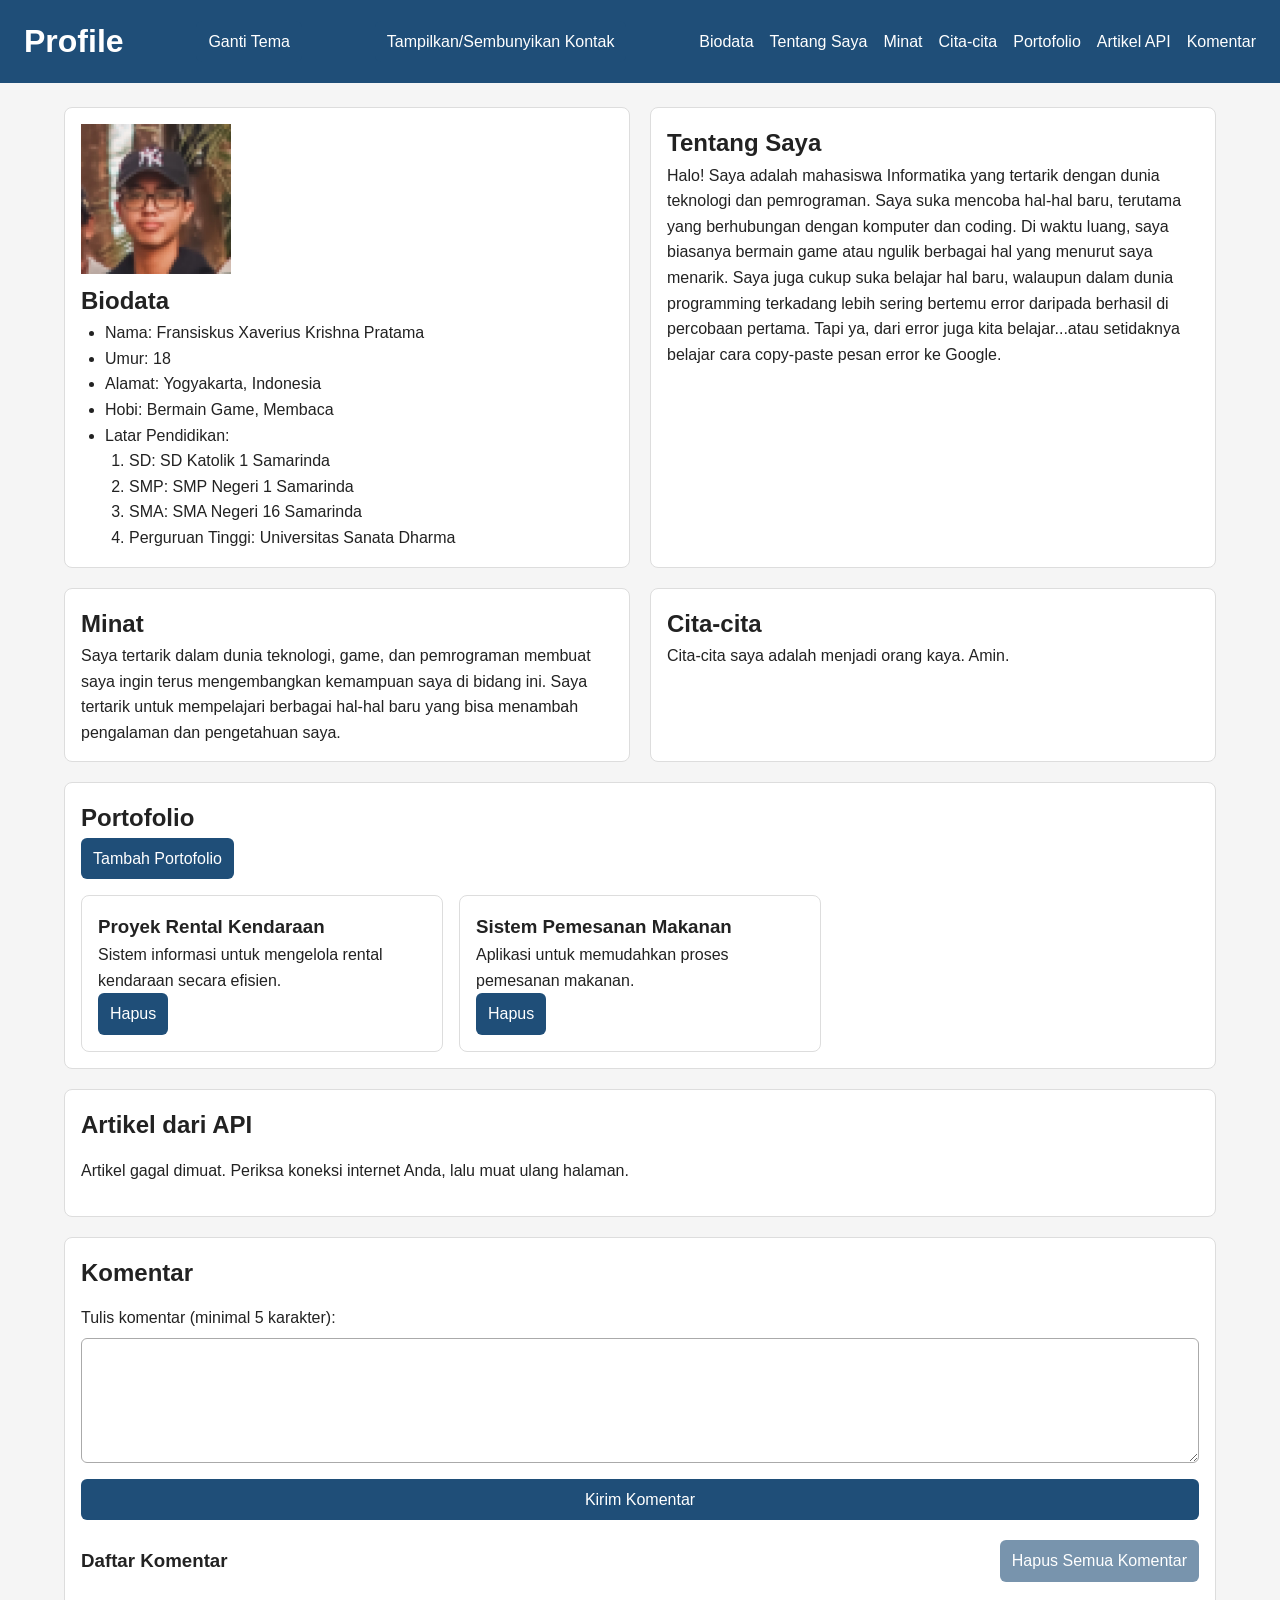
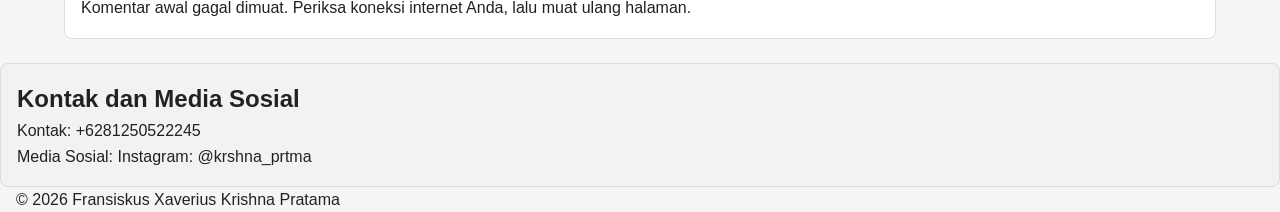
==== commit d879df9b: "Add files via upload" ====
--- a/index.html
+++ b/index.html
@@ -18,6 +18,7 @@
             <a href="#minat">Minat</a>
             <a href="#cita-cita">Cita-cita</a>
             <a href="#portofolio">Portofolio</a>
+            <a href="#artikel-api">Artikel API</a>
             <a href="#komentar">Komentar</a>
         </nav>
     </header>
@@ -62,6 +63,14 @@
             <button id="btn-tambah-portofolio" type="button">Tambah Portofolio</button>
             <div class="daftar-portofolio"></div>
         </section>
+        <section id="artikel-api">
+            <h2>Artikel dari API</h2>
+            <p id="status-artikel-api" class="status-api" role="status" aria-live="polite">
+                <span class="spinner" aria-hidden="true"></span>
+                <span>Memuat artikel...</span>
+            </p>
+            <div class="daftar-artikel"></div>
+        </section>
         <section id="komentar">
             <h2>Komentar</h2>
             <form id="form-komentar" novalidate>
@@ -75,6 +84,10 @@
                 <h3>Daftar Komentar</h3>
                 <button id="btn-hapus-semua-komentar" type="button" disabled>Hapus Semua Komentar</button>
             </div>
+            <p id="status-komentar-api" class="status-api" role="status" aria-live="polite">
+                <span class="spinner" aria-hidden="true"></span>
+                <span>Memuat komentar awal...</span>
+            </p>
             <ul id="daftar-komentar" aria-live="polite"></ul>
         </section>
     </main>
--- a/styles.css
+++ b/styles.css
@@ -148,8 +148,66 @@
     padding: 16px;
 }
 
+.daftar-artikel {
+    display: grid;
+    grid-template-columns: 1fr;
+    gap: 16px;
+    margin-top: 16px;
+}
+
+.daftar-artikel article {
+    border: 1px solid #ddd;
+    border-radius: 8px;
+    padding: 16px;
+    overflow-wrap: anywhere;
+}
+
+.daftar-artikel h3 {
+    margin-bottom: 8px;
+    text-transform: capitalize;
+}
+
+.status-api {
+    display: flex;
+    align-items: center;
+    gap: 10px;
+    min-height: 28px;
+    margin-top: 12px;
+}
+
+.spinner {
+    width: 20px;
+    height: 20px;
+    flex: 0 0 20px;
+    border: 3px solid #c7d5e0;
+    border-top-color: #1f4e78;
+    border-radius: 50%;
+    animation: putar 0.8s linear infinite;
+}
+
+@keyframes putar {
+    to {
+        transform: rotate(360deg);
+    }
+}
+
+@media (prefers-reduced-motion: reduce) {
+    .spinner {
+        animation-duration: 2s;
+    }
+}
+
 body.dark-mode .daftar-portofolio article {
     border-color: #555;
+}
+
+body.dark-mode .daftar-artikel article {
+    border-color: #555;
+}
+
+body.dark-mode .spinner {
+    border-color: #555;
+    border-top-color: #8ab4d6;
 }
 
 #form-komentar {
@@ -200,6 +258,18 @@
     overflow-wrap: anywhere;
 }
 
+#daftar-komentar li.komentar-api {
+    display: block;
+}
+
+#daftar-komentar li.komentar-api h4 {
+    margin-bottom: 4px;
+}
+
+#daftar-komentar li.komentar-api p {
+    margin-top: 8px;
+}
+
 body.dark-mode #daftar-komentar li {
     border-color: #555;
 }
@@ -246,7 +316,15 @@
         flex-basis: 100%;
     }
 
+    #artikel-api {
+        flex-basis: 100%;
+    }
+
     .daftar-portofolio {
+        grid-template-columns: repeat(2, 1fr);
+    }
+
+    .daftar-artikel {
         grid-template-columns: repeat(2, 1fr);
     }
 }
@@ -258,4 +336,8 @@
     .daftar-portofolio {
         grid-template-columns: repeat(3, 1fr);
     }
+
+    .daftar-artikel {
+        grid-template-columns: repeat(2, 1fr);
+    }
 }
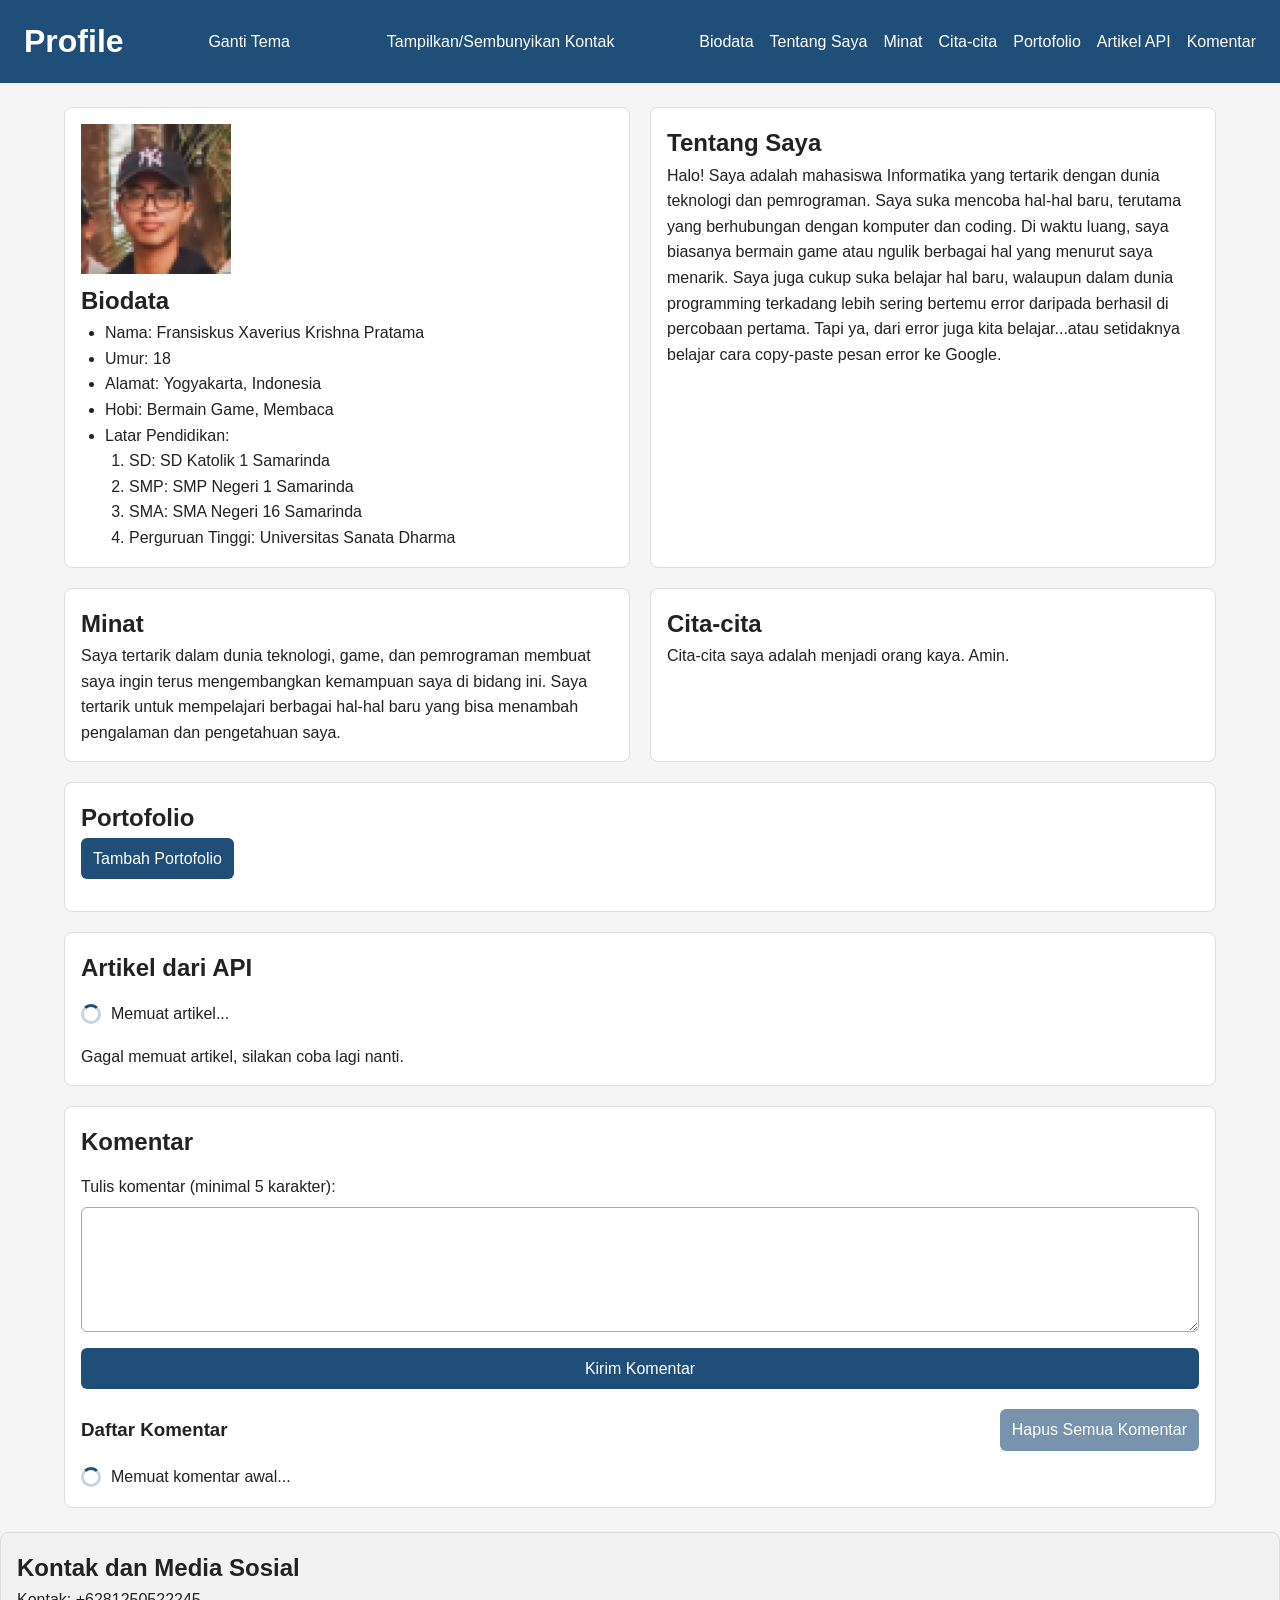
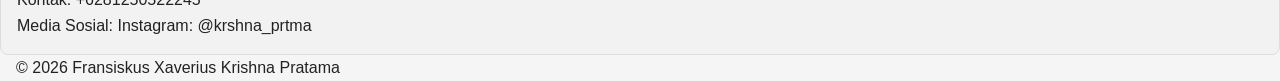
==== commit 47437e88: "Add files via upload" ====
--- a/index.html
+++ b/index.html
@@ -79,6 +79,7 @@
                     aria-describedby="pesan-error-komentar"></textarea>
                 <p id="pesan-error-komentar" class="pesan-error" aria-live="polite"></p>
                 <button type="submit">Kirim Komentar</button>
+                <button id="btn-batal-edit-komentar" type="button" hidden>Batal Edit</button>
             </form>
             <div class="aksi-komentar">
                 <h3>Daftar Komentar</h3>
